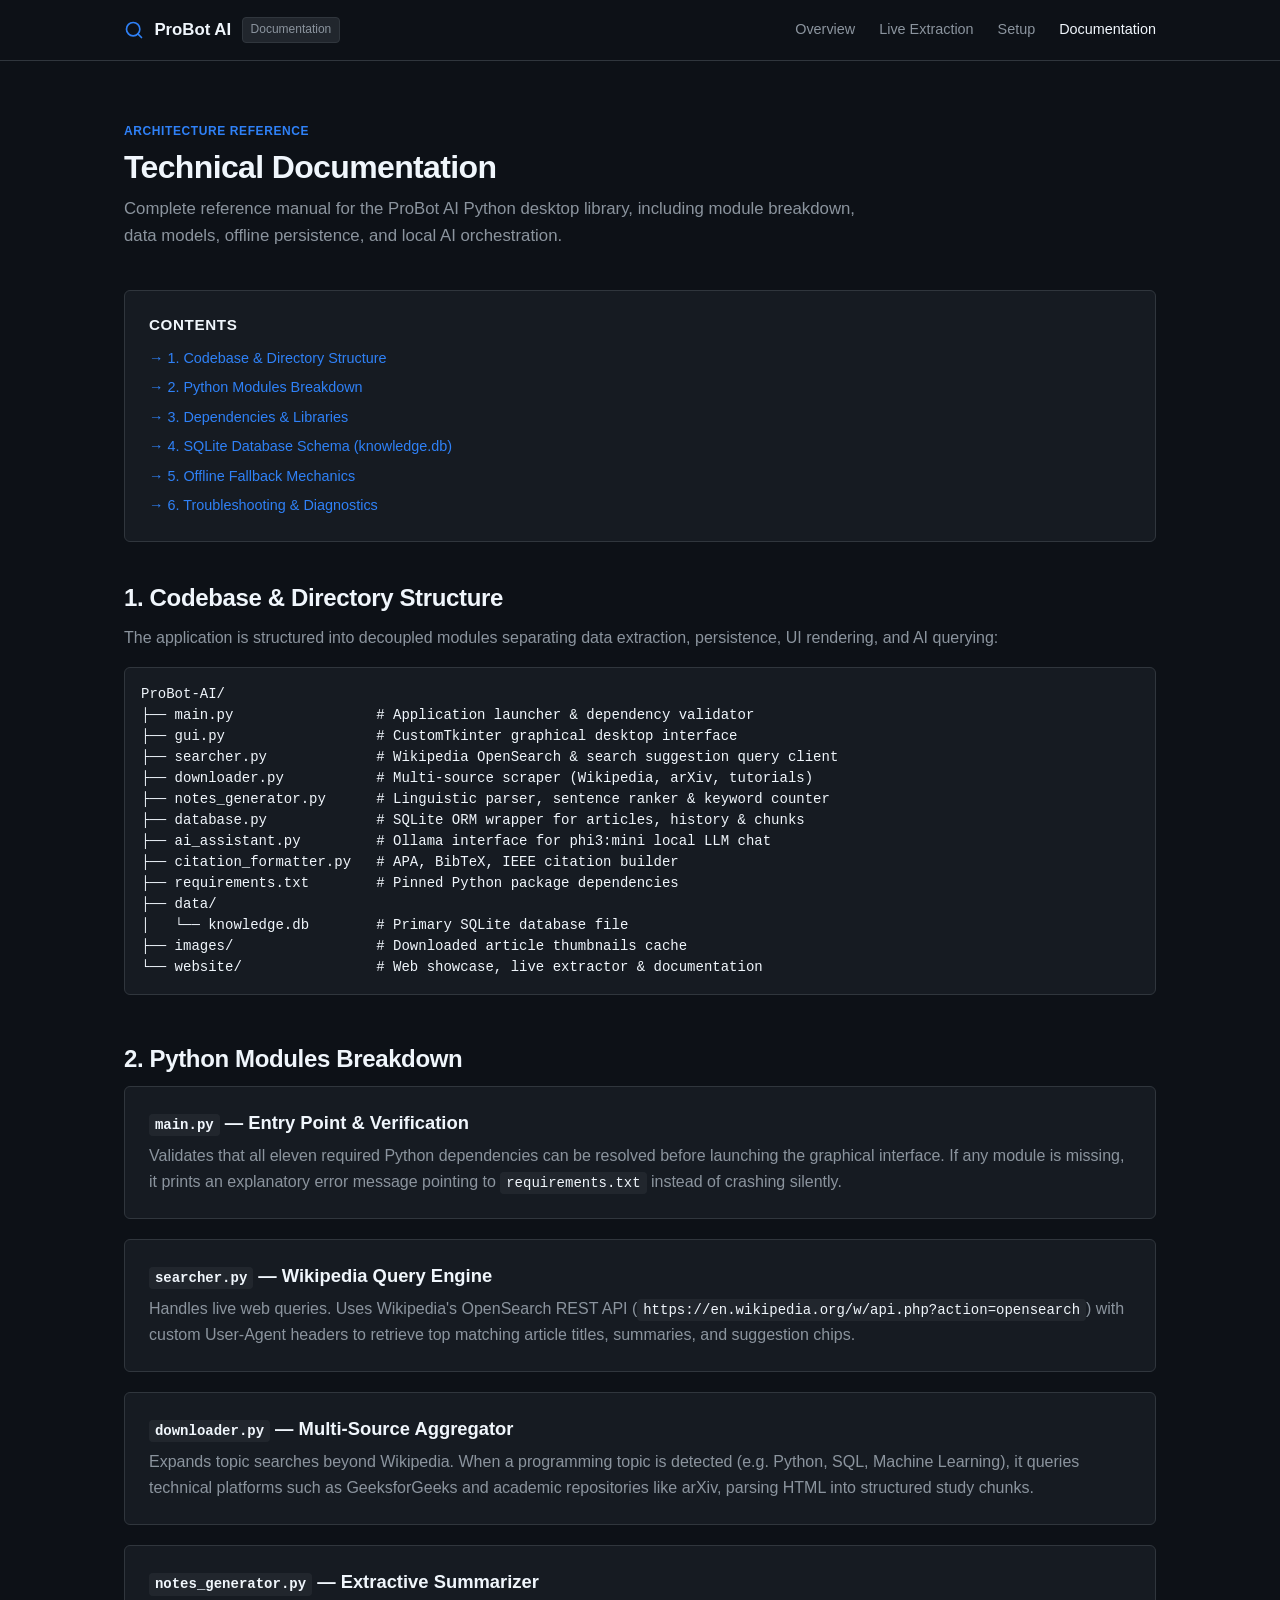
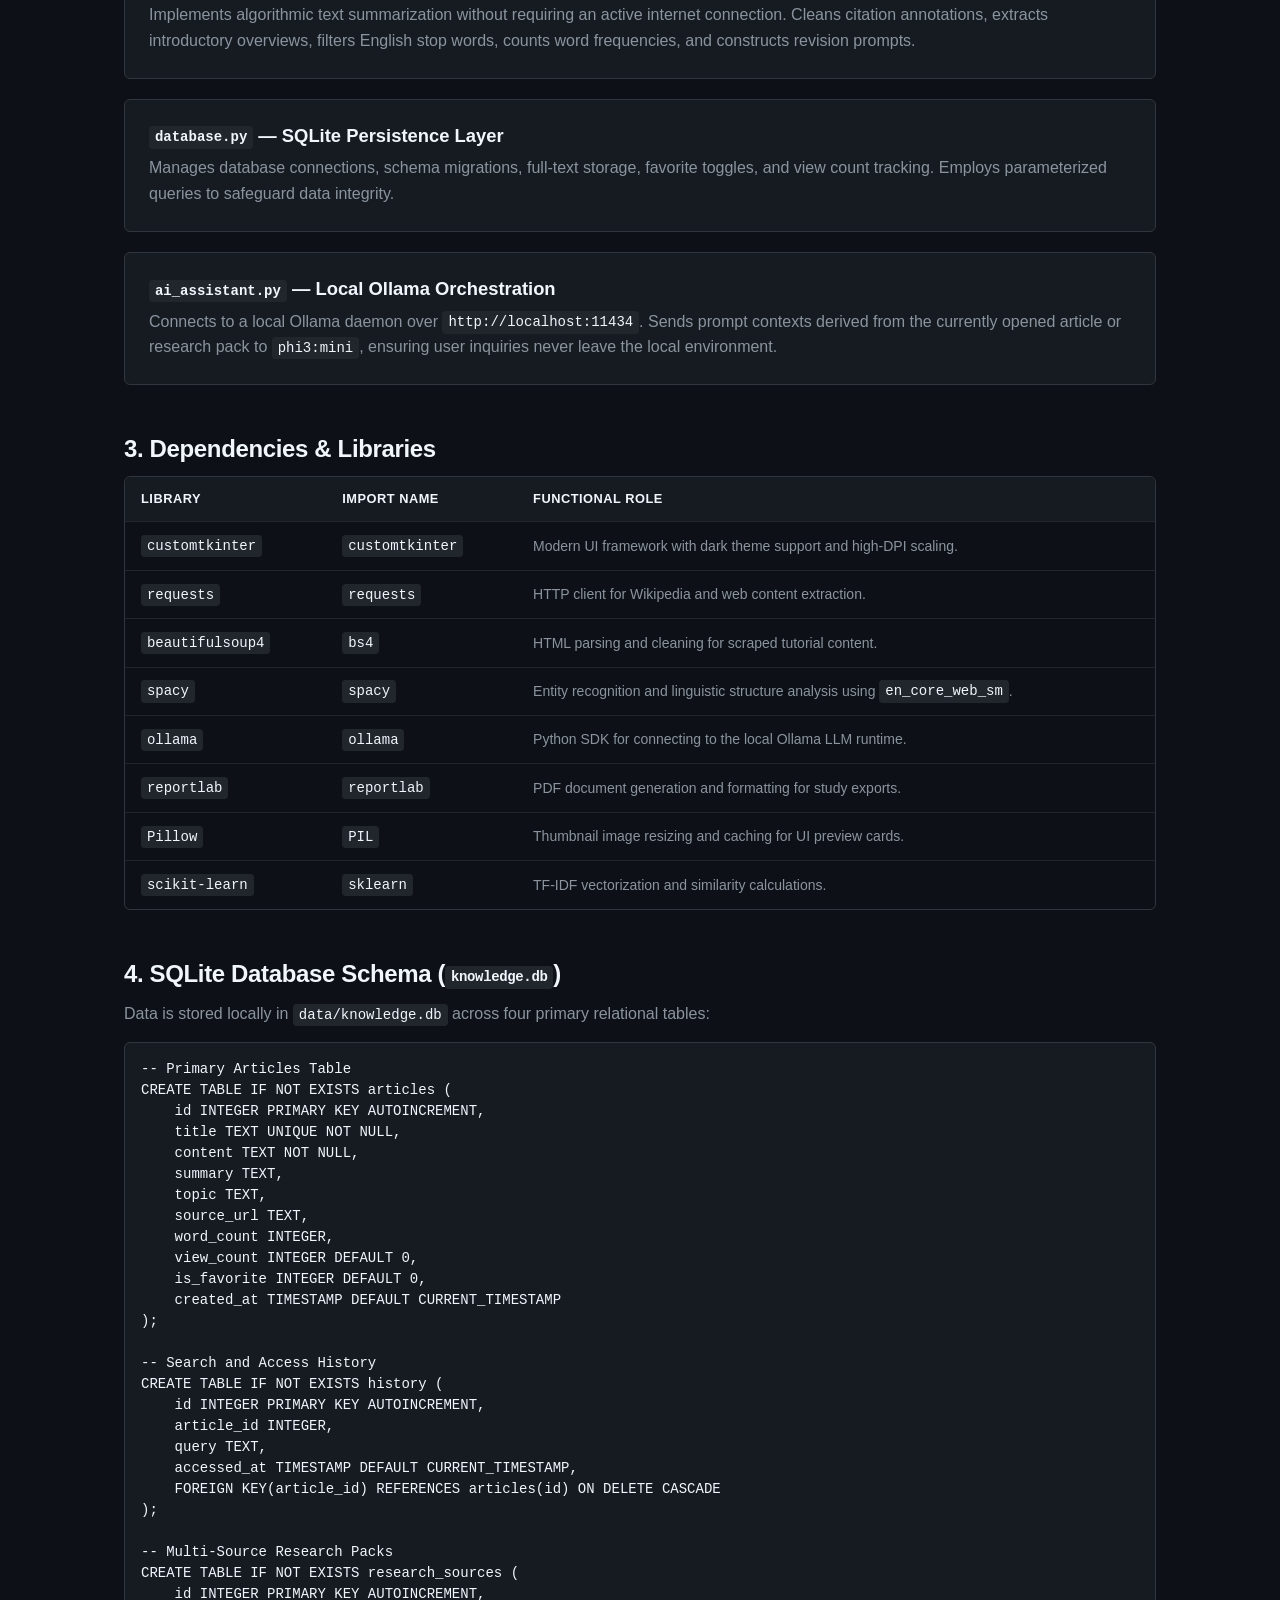
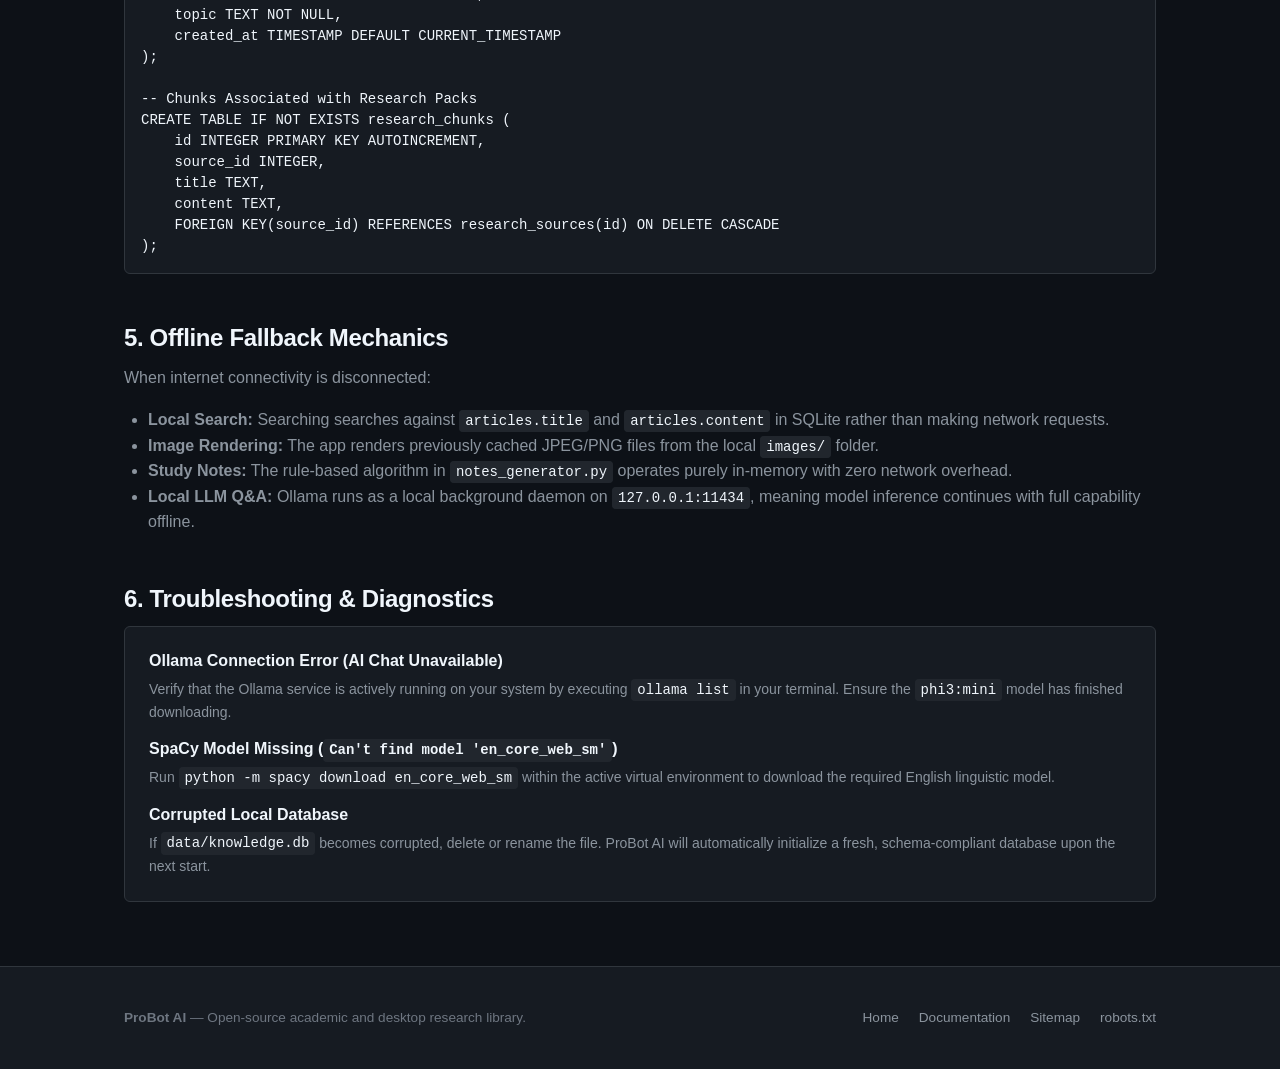
==== website/docs.html @ 9f5f1306 "Initial commit: ProBot AI desktop research assistant" ====
<!DOCTYPE html>
<html lang="en">
<head>
  <meta charset="UTF-8">
  <meta name="viewport" content="width=device-width, initial-scale=1.0">
  
  <title>ProBot AI &mdash; Technical Documentation &amp; Architecture</title>
  <meta name="title" content="ProBot AI &mdash; Technical Documentation &amp; Architecture">
  <meta name="description" content="Detailed technical documentation for ProBot AI. Codebase structure, Python modules, SQLite schema, offline caching, and Ollama integration.">
  <meta name="robots" content="index, follow">
  <link rel="canonical" href="https://cosmic-gingersnap-202531.netlify.app/docs.html">

  <link rel="stylesheet" href="css/style.css">
</head>
<body>

  <!-- Site Navigation -->
  <header class="site-header">
    <div class="container header-inner">
      <a href="index.html" class="site-brand">
        <svg width="20" height="20" viewBox="0 0 24 24" fill="none" stroke="currentColor" stroke-width="2" stroke-linecap="round" stroke-linejoin="round" style="color:var(--accent);">
          <circle cx="11" cy="11" r="8"></circle>
          <line x1="21" y1="21" x2="16.65" y2="16.65"></line>
        </svg>
        <span>ProBot AI</span>
        <span class="brand-badge">Documentation</span>
      </a>

      <nav class="site-nav" aria-label="Main Navigation">
        <a href="index.html" class="nav-link">Overview</a>
        <a href="index.html#interactive-tool" class="nav-link">Live Extraction</a>
        <a href="index.html#setup" class="nav-link">Setup</a>
        <a href="docs.html" class="nav-link active">Documentation</a>
      </nav>
    </div>
  </header>

  <main class="container" style="padding-top: 3.5rem; padding-bottom: 4rem;">
    <div style="margin-bottom: 2.5rem;">
      <span class="section-label">Architecture Reference</span>
      <h1>Technical Documentation</h1>
      <p style="font-size: 1.05rem; max-width: 760px; margin-top: 0.5rem;">
        Complete reference manual for the ProBot AI Python desktop library, including module breakdown, data models, offline persistence, and local AI orchestration.
      </p>
    </div>

    <!-- Table of Contents -->
    <div class="panel" style="margin-bottom: 2.5rem;">
      <h3 style="font-size: 0.95rem; margin-bottom: 0.75rem; text-transform: uppercase; letter-spacing: 0.04em;">Contents</h3>
      <ul style="list-style: none; display: flex; flex-direction: column; gap: 0.4rem; font-size: 0.9rem;">
        <li><a href="#codebase-structure">&rarr; 1. Codebase &amp; Directory Structure</a></li>
        <li><a href="#modules-breakdown">&rarr; 2. Python Modules Breakdown</a></li>
        <li><a href="#dependencies-analysis">&rarr; 3. Dependencies &amp; Libraries</a></li>
        <li><a href="#database-schema">&rarr; 4. SQLite Database Schema (knowledge.db)</a></li>
        <li><a href="#offline-design">&rarr; 5. Offline Fallback Mechanics</a></li>
        <li><a href="#troubleshooting">&rarr; 6. Troubleshooting &amp; Diagnostics</a></li>
      </ul>
    </div>

    <!-- Section 1: Codebase Structure -->
    <section id="codebase-structure" style="margin-bottom: 3rem;">
      <h2>1. Codebase &amp; Directory Structure</h2>
      <p>The application is structured into decoupled modules separating data extraction, persistence, UI rendering, and AI querying:</p>
      
      <pre><code>ProBot-AI/
├── main.py                 # Application launcher & dependency validator
├── gui.py                  # CustomTkinter graphical desktop interface
├── searcher.py             # Wikipedia OpenSearch & search suggestion query client
├── downloader.py           # Multi-source scraper (Wikipedia, arXiv, tutorials)
├── notes_generator.py      # Linguistic parser, sentence ranker & keyword counter
├── database.py             # SQLite ORM wrapper for articles, history & chunks
├── ai_assistant.py         # Ollama interface for phi3:mini local LLM chat
├── citation_formatter.py   # APA, BibTeX, IEEE citation builder
├── requirements.txt        # Pinned Python package dependencies
├── data/
│   └── knowledge.db        # Primary SQLite database file
├── images/                 # Downloaded article thumbnails cache
└── website/                # Web showcase, live extractor & documentation</code></pre>
    </section>

    <!-- Section 2: Modules Breakdown -->
    <section id="modules-breakdown" style="margin-bottom: 3rem;">
      <h2>2. Python Modules Breakdown</h2>
      
      <div style="display:flex; flex-direction:column; gap:1.25rem;">
        <div class="panel">
          <h3><code>main.py</code> &mdash; Entry Point &amp; Verification</h3>
          <p>
            Validates that all eleven required Python dependencies can be resolved before launching the graphical interface. If any module is missing, it prints an explanatory error message pointing to <code>requirements.txt</code> instead of crashing silently.
          </p>
        </div>

        <div class="panel">
          <h3><code>searcher.py</code> &mdash; Wikipedia Query Engine</h3>
          <p>
            Handles live web queries. Uses Wikipedia's OpenSearch REST API (<code>https://en.wikipedia.org/w/api.php?action=opensearch</code>) with custom User-Agent headers to retrieve top matching article titles, summaries, and suggestion chips.
          </p>
        </div>

        <div class="panel">
          <h3><code>downloader.py</code> &mdash; Multi-Source Aggregator</h3>
          <p>
            Expands topic searches beyond Wikipedia. When a programming topic is detected (e.g. Python, SQL, Machine Learning), it queries technical platforms such as GeeksforGeeks and academic repositories like arXiv, parsing HTML into structured study chunks.
          </p>
        </div>

        <div class="panel">
          <h3><code>notes_generator.py</code> &mdash; Extractive Summarizer</h3>
          <p>
            Implements algorithmic text summarization without requiring an active internet connection. Cleans citation annotations, extracts introductory overviews, filters English stop words, counts word frequencies, and constructs revision prompts.
          </p>
        </div>

        <div class="panel">
          <h3><code>database.py</code> &mdash; SQLite Persistence Layer</h3>
          <p>
            Manages database connections, schema migrations, full-text storage, favorite toggles, and view count tracking. Employs parameterized queries to safeguard data integrity.
          </p>
        </div>

        <div class="panel">
          <h3><code>ai_assistant.py</code> &mdash; Local Ollama Orchestration</h3>
          <p>
            Connects to a local Ollama daemon over <code>http://localhost:11434</code>. Sends prompt contexts derived from the currently opened article or research pack to <code>phi3:mini</code>, ensuring user inquiries never leave the local environment.
          </p>
        </div>
      </div>
    </section>

    <!-- Section 3: Dependencies -->
    <section id="dependencies-analysis" style="margin-bottom: 3rem;">
      <h2>3. Dependencies &amp; Libraries</h2>
      <div class="table-wrapper">
        <table>
          <thead>
            <tr>
              <th>Library</th>
              <th>Import Name</th>
              <th>Functional Role</th>
            </tr>
          </thead>
          <tbody>
            <tr>
              <td><code>customtkinter</code></td>
              <td><code>customtkinter</code></td>
              <td>Modern UI framework with dark theme support and high-DPI scaling.</td>
            </tr>
            <tr>
              <td><code>requests</code></td>
              <td><code>requests</code></td>
              <td>HTTP client for Wikipedia and web content extraction.</td>
            </tr>
            <tr>
              <td><code>beautifulsoup4</code></td>
              <td><code>bs4</code></td>
              <td>HTML parsing and cleaning for scraped tutorial content.</td>
            </tr>
            <tr>
              <td><code>spacy</code></td>
              <td><code>spacy</code></td>
              <td>Entity recognition and linguistic structure analysis using <code>en_core_web_sm</code>.</td>
            </tr>
            <tr>
              <td><code>ollama</code></td>
              <td><code>ollama</code></td>
              <td>Python SDK for connecting to the local Ollama LLM runtime.</td>
            </tr>
            <tr>
              <td><code>reportlab</code></td>
              <td><code>reportlab</code></td>
              <td>PDF document generation and formatting for study exports.</td>
            </tr>
            <tr>
              <td><code>Pillow</code></td>
              <td><code>PIL</code></td>
              <td>Thumbnail image resizing and caching for UI preview cards.</td>
            </tr>
            <tr>
              <td><code>scikit-learn</code></td>
              <td><code>sklearn</code></td>
              <td>TF-IDF vectorization and similarity calculations.</td>
            </tr>
          </tbody>
        </table>
      </div>
    </section>

    <!-- Section 4: Database Schema -->
    <section id="database-schema" style="margin-bottom: 3rem;">
      <h2>4. SQLite Database Schema (<code>knowledge.db</code>)</h2>
      <p>Data is stored locally in <code>data/knowledge.db</code> across four primary relational tables:</p>
      
      <pre><code>-- Primary Articles Table
CREATE TABLE IF NOT EXISTS articles (
    id INTEGER PRIMARY KEY AUTOINCREMENT,
    title TEXT UNIQUE NOT NULL,
    content TEXT NOT NULL,
    summary TEXT,
    topic TEXT,
    source_url TEXT,
    word_count INTEGER,
    view_count INTEGER DEFAULT 0,
    is_favorite INTEGER DEFAULT 0,
    created_at TIMESTAMP DEFAULT CURRENT_TIMESTAMP
);

-- Search and Access History
CREATE TABLE IF NOT EXISTS history (
    id INTEGER PRIMARY KEY AUTOINCREMENT,
    article_id INTEGER,
    query TEXT,
    accessed_at TIMESTAMP DEFAULT CURRENT_TIMESTAMP,
    FOREIGN KEY(article_id) REFERENCES articles(id) ON DELETE CASCADE
);

-- Multi-Source Research Packs
CREATE TABLE IF NOT EXISTS research_sources (
    id INTEGER PRIMARY KEY AUTOINCREMENT,
    topic TEXT NOT NULL,
    created_at TIMESTAMP DEFAULT CURRENT_TIMESTAMP
);

-- Chunks Associated with Research Packs
CREATE TABLE IF NOT EXISTS research_chunks (
    id INTEGER PRIMARY KEY AUTOINCREMENT,
    source_id INTEGER,
    title TEXT,
    content TEXT,
    FOREIGN KEY(source_id) REFERENCES research_sources(id) ON DELETE CASCADE
);</code></pre>
    </section>

    <!-- Section 5: Offline Design -->
    <section id="offline-design" style="margin-bottom: 3rem;">
      <h2>5. Offline Fallback Mechanics</h2>
      <p>
        When internet connectivity is disconnected:
      </p>
      <ul style="margin-left: 1.5rem; margin-bottom: 1rem; color: var(--text-secondary); line-height: 1.6;">
        <li><strong>Local Search:</strong> Searching searches against <code>articles.title</code> and <code>articles.content</code> in SQLite rather than making network requests.</li>
        <li><strong>Image Rendering:</strong> The app renders previously cached JPEG/PNG files from the local <code>images/</code> folder.</li>
        <li><strong>Study Notes:</strong> The rule-based algorithm in <code>notes_generator.py</code> operates purely in-memory with zero network overhead.</li>
        <li><strong>Local LLM Q&amp;A:</strong> Ollama runs as a local background daemon on <code>127.0.0.1:11434</code>, meaning model inference continues with full capability offline.</li>
      </ul>
    </section>

    <!-- Section 6: Troubleshooting -->
    <section id="troubleshooting">
      <h2>6. Troubleshooting &amp; Diagnostics</h2>
      <div class="panel">
        <h4 style="margin-bottom: 0.35rem; color: var(--text-primary);">Ollama Connection Error (AI Chat Unavailable)</h4>
        <p style="font-size:0.875rem;">
          Verify that the Ollama service is actively running on your system by executing <code>ollama list</code> in your terminal. Ensure the <code>phi3:mini</code> model has finished downloading.
        </p>

        <h4 style="margin-top: 1rem; margin-bottom: 0.35rem; color: var(--text-primary);">SpaCy Model Missing (<code>Can't find model 'en_core_web_sm'</code>)</h4>
        <p style="font-size:0.875rem;">
          Run <code>python -m spacy download en_core_web_sm</code> within the active virtual environment to download the required English linguistic model.
        </p>

        <h4 style="margin-top: 1rem; margin-bottom: 0.35rem; color: var(--text-primary);">Corrupted Local Database</h4>
        <p style="font-size:0.875rem;">
          If <code>data/knowledge.db</code> becomes corrupted, delete or rename the file. ProBot AI will automatically initialize a fresh, schema-compliant database upon the next start.
        </p>
      </div>
    </section>
  </main>

  <!-- Site Footer -->
  <footer class="site-footer">
    <div class="container footer-content">
      <div>
        <strong>ProBot AI</strong> &mdash; Open-source academic and desktop research library.
      </div>
      <ul class="footer-links">
        <li><a href="index.html">Home</a></li>
        <li><a href="docs.html">Documentation</a></li>
        <li><a href="sitemap.xml">Sitemap</a></li>
        <li><a href="robots.txt">robots.txt</a></li>
      </ul>
    </div>
  </footer>

</body>
</html>
---- website/css/style.css ----
/* ==========================================================================
   ProBot AI — Minimal, Professional Design System
   ========================================================================== */

:root {
  --bg-primary: #0d1117;
  --bg-secondary: #161b22;
  --bg-tertiary: #21262d;
  --border-color: #30363d;
  --border-subtle: #21262d;
  
  --text-primary: #f0f6fc;
  --text-secondary: #8b949e;
  --text-muted: #6e7681;
  
  --accent: #2f81f7;
  --accent-hover: #388bfd;
  --accent-subtle: rgba(56, 139, 253, 0.12);
  
  --success: #3fb950;
  --success-bg: rgba(63, 185, 80, 0.12);
  --warning: #d29922;
  --danger: #f85149;
  
  --font-sans: -apple-system, BlinkMacSystemFont, "Segoe UI", "Noto Sans", Helvetica, Arial, sans-serif;
  --font-mono: ui-monospace, SFMono-Regular, "SF Mono", Menlo, Consolas, "Liberation Mono", monospace;
  
  --radius-sm: 4px;
  --radius-md: 6px;
  --radius-lg: 8px;
  
  --max-width: 1080px;
}

*, *::before, *::after {
  box-sizing: border-box;
  margin: 0;
  padding: 0;
}

html {
  font-family: var(--font-sans);
  font-size: 16px;
  line-height: 1.6;
  color: var(--text-primary);
  background-color: var(--bg-primary);
  -webkit-font-smoothing: antialiased;
}

body {
  min-height: 100vh;
  display: flex;
  flex-direction: column;
}

/* Typography */
h1, h2, h3, h4 {
  color: var(--text-primary);
  font-weight: 600;
  line-height: 1.3;
}

h1 { font-size: 2rem; letter-spacing: -0.02em; }
h2 { font-size: 1.5rem; letter-spacing: -0.015em; margin-bottom: 0.75rem; }
h3 { font-size: 1.15rem; margin-bottom: 0.5rem; }
h4 { font-size: 1rem; }

p {
  color: var(--text-secondary);
  margin-bottom: 1rem;
}

p:last-child {
  margin-bottom: 0;
}

a {
  color: var(--accent);
  text-decoration: none;
  transition: color 0.15s ease;
}

a:hover {
  text-decoration: underline;
}

code, pre {
  font-family: var(--font-mono);
  font-size: 0.875rem;
}

code {
  background: var(--bg-tertiary);
  padding: 0.15em 0.35em;
  border-radius: var(--radius-sm);
  color: var(--text-primary);
  border: 1px solid var(--border-subtle);
}

pre {
  background: var(--bg-secondary);
  border: 1px solid var(--border-color);
  border-radius: var(--radius-md);
  padding: 1rem;
  overflow-x: auto;
  color: var(--text-primary);
  line-height: 1.5;
}

pre code {
  background: transparent;
  padding: 0;
  border: none;
}

/* Layout */
.container {
  width: 100%;
  max-width: var(--max-width);
  margin-left: auto;
  margin-right: auto;
  padding-left: 1.5rem;
  padding-right: 1.5rem;
}

/* Header & Navigation */
.site-header {
  border-bottom: 1px solid var(--border-color);
  background-color: var(--bg-primary);
  position: sticky;
  top: 0;
  z-index: 50;
}

.header-inner {
  display: flex;
  align-items: center;
  justify-content: space-between;
  height: 60px;
}

.site-brand {
  display: flex;
  align-items: center;
  gap: 0.65rem;
  font-weight: 600;
  font-size: 1.05rem;
  color: var(--text-primary);
  text-decoration: none;
}

.site-brand:hover {
  text-decoration: none;
}

.brand-badge {
  font-size: 0.75rem;
  font-weight: 500;
  padding: 0.15rem 0.5rem;
  background: var(--bg-tertiary);
  color: var(--text-secondary);
  border: 1px solid var(--border-color);
  border-radius: var(--radius-sm);
}

.site-nav {
  display: flex;
  align-items: center;
  gap: 1.5rem;
}

.nav-link {
  color: var(--text-secondary);
  font-size: 0.9rem;
  font-weight: 500;
  text-decoration: none;
  transition: color 0.15s ease;
}

.nav-link:hover, .nav-link.active {
  color: var(--text-primary);
  text-decoration: none;
}

/* Buttons */
.btn {
  display: inline-flex;
  align-items: center;
  justify-content: center;
  gap: 0.5rem;
  font-size: 0.875rem;
  font-weight: 500;
  font-family: inherit;
  padding: 0.5rem 1rem;
  border-radius: var(--radius-md);
  border: 1px solid transparent;
  cursor: pointer;
  transition: background-color 0.15s ease, border-color 0.15s ease, color 0.15s ease;
  text-decoration: none;
  white-space: nowrap;
}

.btn:focus-visible {
  outline: 2px solid var(--accent);
  outline-offset: 2px;
}

.btn-primary {
  background-color: var(--accent);
  color: #ffffff;
}

.btn-primary:hover {
  background-color: var(--accent-hover);
  text-decoration: none;
}

.btn-secondary {
  background-color: var(--bg-secondary);
  color: var(--text-primary);
  border-color: var(--border-color);
}

.btn-secondary:hover {
  background-color: var(--bg-tertiary);
  border-color: #484f58;
  text-decoration: none;
}

.btn-sm {
  padding: 0.35rem 0.7rem;
  font-size: 0.8rem;
}

/* Sections */
.section {
  padding-top: 3.5rem;
  padding-bottom: 3.5rem;
  border-bottom: 1px solid var(--border-subtle);
}

.section-header {
  margin-bottom: 2rem;
}

.section-label {
  display: inline-block;
  font-size: 0.75rem;
  font-weight: 600;
  text-transform: uppercase;
  letter-spacing: 0.05em;
  color: var(--accent);
  margin-bottom: 0.35rem;
}

/* Hero */
.hero {
  padding-top: 4rem;
  padding-bottom: 4rem;
  border-bottom: 1px solid var(--border-color);
}

.hero-title {
  font-size: 2.25rem;
  line-height: 1.25;
  margin-bottom: 1rem;
  max-width: 800px;
}

.hero-description {
  font-size: 1.1rem;
  line-height: 1.6;
  color: var(--text-secondary);
  max-width: 720px;
  margin-bottom: 1.75rem;
}

.hero-actions {
  display: flex;
  flex-wrap: wrap;
  gap: 0.75rem;
  align-items: center;
}

/* Panels & Cards */
.panel {
  background: var(--bg-secondary);
  border: 1px solid var(--border-color);
  border-radius: var(--radius-md);
  padding: 1.5rem;
}

.grid-2 {
  display: grid;
  grid-template-columns: repeat(2, 1fr);
  gap: 1.25rem;
}

.grid-3 {
  display: grid;
  grid-template-columns: repeat(3, 1fr);
  gap: 1.25rem;
}

/* Feature Item */
.feature-item {
  background: var(--bg-secondary);
  border: 1px solid var(--border-color);
  border-radius: var(--radius-md);
  padding: 1.25rem;
}

.feature-title {
  font-size: 1rem;
  font-weight: 600;
  color: var(--text-primary);
  margin-bottom: 0.5rem;
  display: flex;
  align-items: center;
  gap: 0.5rem;
}

.feature-description {
  font-size: 0.875rem;
  color: var(--text-secondary);
  line-height: 1.5;
  margin-bottom: 0;
}

/* Interactive Search & Notes Workspace */
.search-box-wrapper {
  display: flex;
  gap: 0.5rem;
  margin-bottom: 1rem;
}

.input-field {
  flex: 1;
  background: var(--bg-primary);
  border: 1px solid var(--border-color);
  border-radius: var(--radius-md);
  padding: 0.65rem 0.9rem;
  color: var(--text-primary);
  font-family: inherit;
  font-size: 0.9rem;
  transition: border-color 0.15s ease;
}

.input-field:focus {
  outline: none;
  border-color: var(--accent);
}

.sample-queries {
  display: flex;
  flex-wrap: wrap;
  align-items: center;
  gap: 0.5rem;
  font-size: 0.8rem;
  color: var(--text-muted);
  margin-bottom: 1.5rem;
}

.chip-btn {
  background: var(--bg-tertiary);
  border: 1px solid var(--border-subtle);
  color: var(--text-secondary);
  padding: 0.2rem 0.55rem;
  border-radius: var(--radius-sm);
  font-size: 0.8rem;
  cursor: pointer;
  transition: background-color 0.15s ease, color 0.15s ease;
}

.chip-btn:hover {
  background: var(--border-color);
  color: var(--text-primary);
}

/* Results Display Area */
.results-area {
  display: none;
  background: var(--bg-primary);
  border: 1px solid var(--border-color);
  border-radius: var(--radius-md);
  padding: 1.25rem;
  margin-top: 1.25rem;
}

.results-meta {
  display: flex;
  justify-content: space-between;
  align-items: center;
  border-bottom: 1px solid var(--border-subtle);
  padding-bottom: 0.75rem;
  margin-bottom: 1rem;
  font-size: 0.8rem;
  color: var(--text-muted);
}

.notes-section {
  margin-bottom: 1.25rem;
}

.notes-section:last-child {
  margin-bottom: 0;
}

.notes-heading {
  font-size: 0.85rem;
  font-weight: 600;
  text-transform: uppercase;
  letter-spacing: 0.05em;
  color: var(--text-primary);
  margin-bottom: 0.5rem;
  display: flex;
  align-items: center;
  gap: 0.5rem;
}

.keypoints-list {
  list-style: none;
  padding-left: 0;
}

.keypoints-list li {
  position: relative;
  padding-left: 1.25rem;
  margin-bottom: 0.5rem;
  font-size: 0.875rem;
  color: var(--text-secondary);
  line-height: 1.5;
}

.keypoints-list li::before {
  content: "•";
  position: absolute;
  left: 0.35rem;
  color: var(--accent);
}

.keywords-tags {
  display: flex;
  flex-wrap: wrap;
  gap: 0.4rem;
}

.keyword-tag {
  background: var(--bg-tertiary);
  border: 1px solid var(--border-subtle);
  border-radius: var(--radius-sm);
  padding: 0.2rem 0.5rem;
  font-size: 0.775rem;
  font-family: var(--font-mono);
  color: var(--text-primary);
}

/* Code Snippet Blocks */
.code-block-header {
  display: flex;
  justify-content: space-between;
  align-items: center;
  background: var(--bg-tertiary);
  padding: 0.4rem 0.8rem;
  border: 1px solid var(--border-color);
  border-bottom: none;
  border-top-left-radius: var(--radius-md);
  border-top-right-radius: var(--radius-md);
  font-size: 0.75rem;
  color: var(--text-muted);
  font-family: var(--font-mono);
}

.code-block-header + pre {
  border-top-left-radius: 0;
  border-top-right-radius: 0;
}

.copy-btn {
  background: transparent;
  border: none;
  color: var(--text-muted);
  font-size: 0.75rem;
  cursor: pointer;
  padding: 0.2rem 0.4rem;
  border-radius: var(--radius-sm);
}

.copy-btn:hover {
  color: var(--text-primary);
  background: var(--bg-secondary);
}

/* Tables */
.table-wrapper {
  overflow-x: auto;
  border: 1px solid var(--border-color);
  border-radius: var(--radius-md);
}

table {
  width: 100%;
  border-collapse: collapse;
  text-align: left;
  font-size: 0.875rem;
}

th, td {
  padding: 0.75rem 1rem;
  border-bottom: 1px solid var(--border-subtle);
}

th {
  background: var(--bg-secondary);
  color: var(--text-primary);
  font-weight: 600;
  font-size: 0.8rem;
  text-transform: uppercase;
  letter-spacing: 0.04em;
}

tr:last-child td {
  border-bottom: none;
}

td {
  color: var(--text-secondary);
}

/* FAQ Details */
details {
  border: 1px solid var(--border-color);
  border-radius: var(--radius-md);
  background: var(--bg-secondary);
  margin-bottom: 0.75rem;
  transition: border-color 0.15s ease;
}

details[open] {
  border-color: #484f58;
}

summary {
  padding: 1rem 1.25rem;
  font-weight: 500;
  font-size: 0.95rem;
  cursor: pointer;
  list-style: none;
  display: flex;
  align-items: center;
  justify-content: space-between;
  user-select: none;
  color: var(--text-primary);
}

summary::-webkit-details-marker {
  display: none;
}

summary::after {
  content: "+";
  font-size: 1.2rem;
  color: var(--text-muted);
  font-family: var(--font-mono);
  font-weight: 400;
}

details[open] summary::after {
  content: "−";
}

.faq-body {
  padding: 0 1.25rem 1.25rem 1.25rem;
  font-size: 0.875rem;
  color: var(--text-secondary);
  line-height: 1.6;
  border-top: 1px solid var(--border-subtle);
  margin-top: -0.25rem;
  padding-top: 0.85rem;
}

/* Footer */
.site-footer {
  margin-top: auto;
  border-top: 1px solid var(--border-color);
  background-color: var(--bg-secondary);
  padding: 2.5rem 0;
  font-size: 0.85rem;
  color: var(--text-muted);
}

.footer-content {
  display: flex;
  justify-content: space-between;
  align-items: center;
  flex-wrap: wrap;
  gap: 1rem;
}

.footer-links {
  display: flex;
  gap: 1.25rem;
  list-style: none;
}

.footer-links a {
  color: var(--text-secondary);
}

.footer-links a:hover {
  color: var(--text-primary);
}

/* Responsive */
@media (max-width: 768px) {
  .hero-title {
    font-size: 1.75rem;
  }
  
  .grid-2, .grid-3 {
    grid-template-columns: 1fr;
  }
  
  .search-box-wrapper {
    flex-direction: column;
  }
  
  .site-nav {
    gap: 1rem;
  }
}
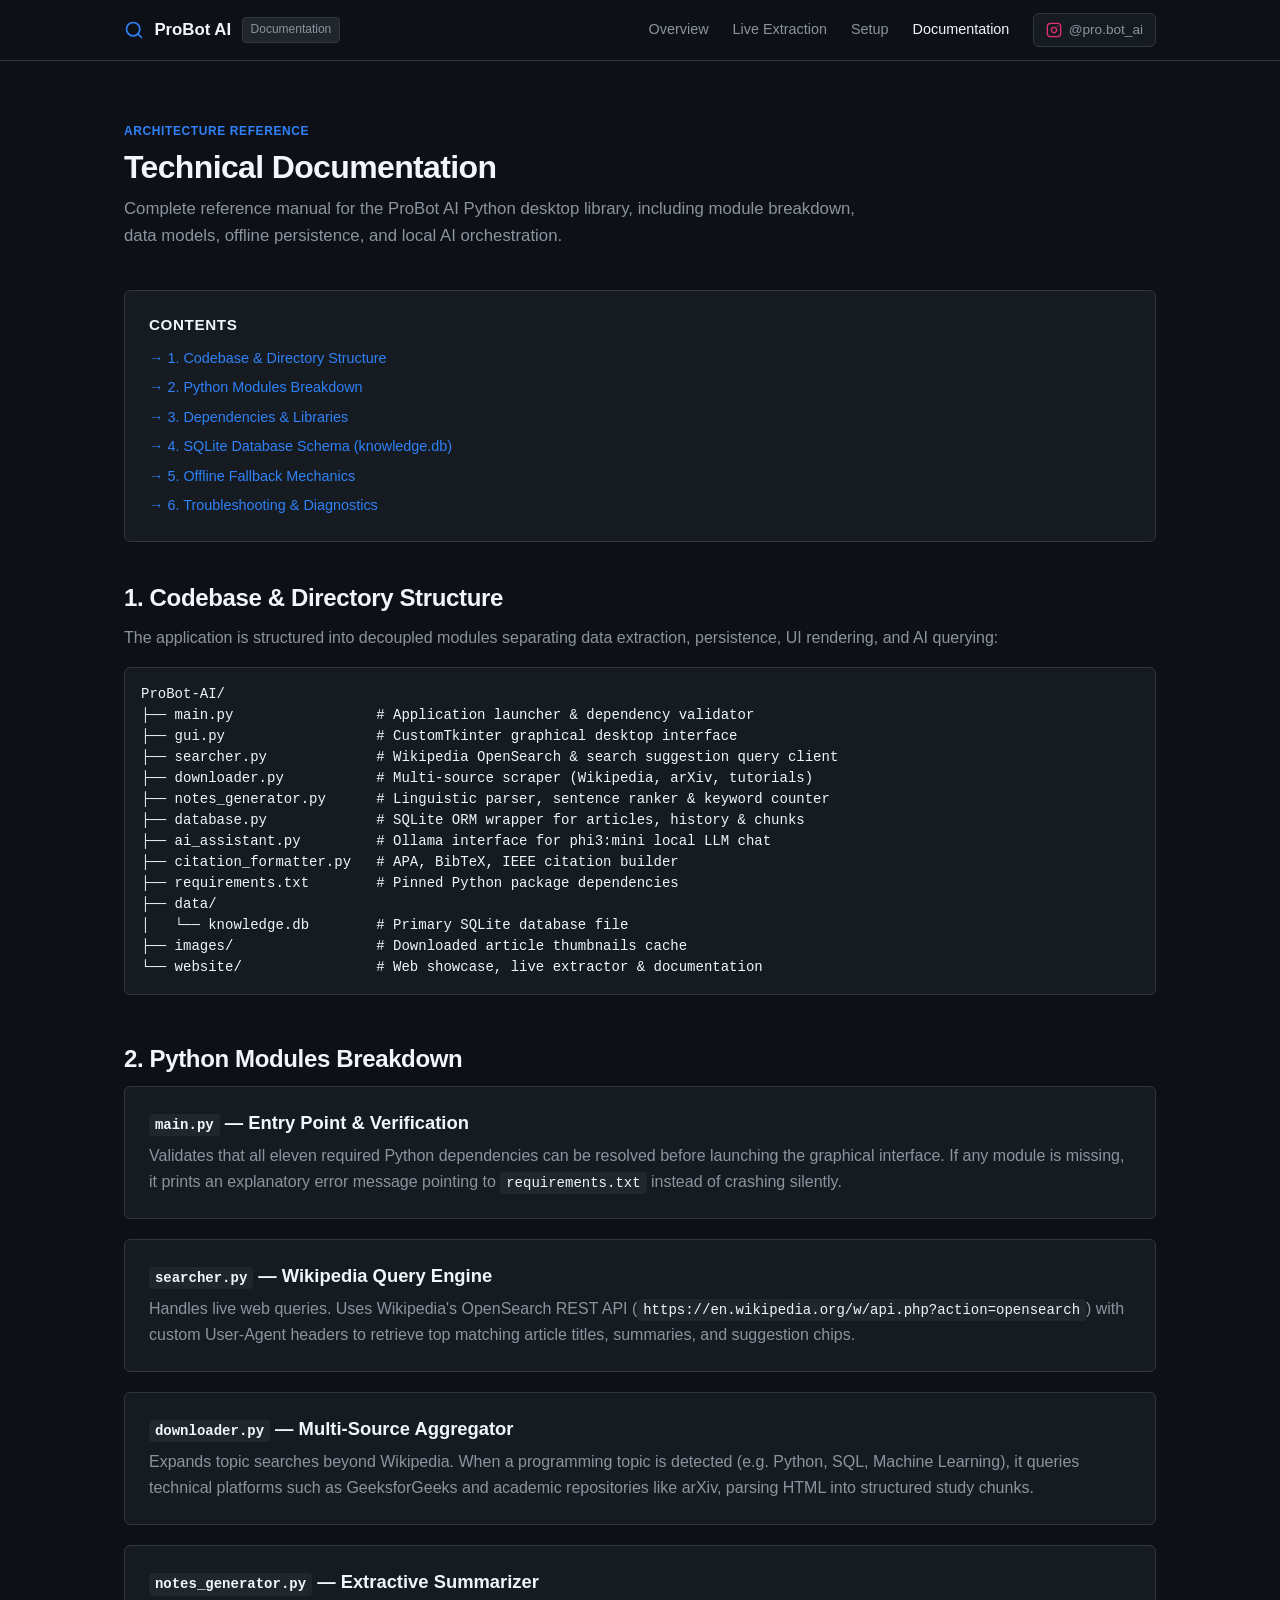
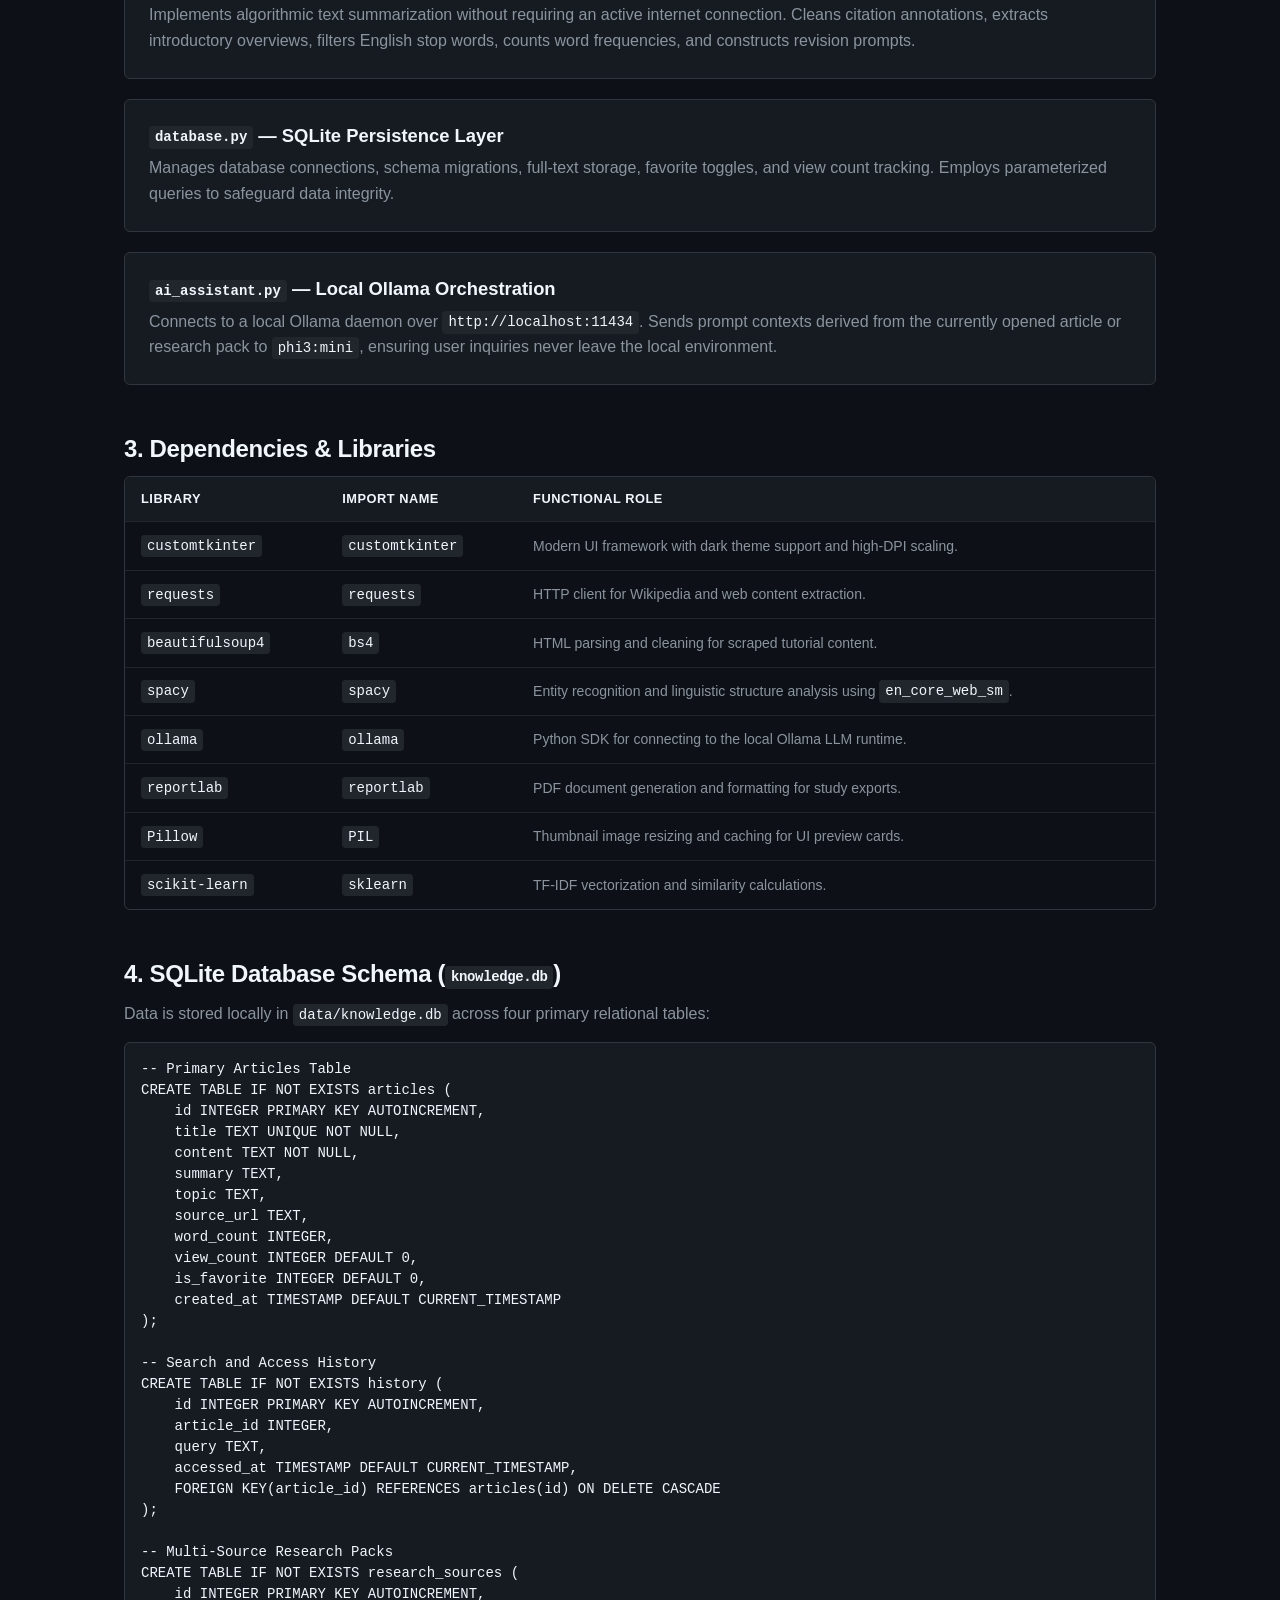
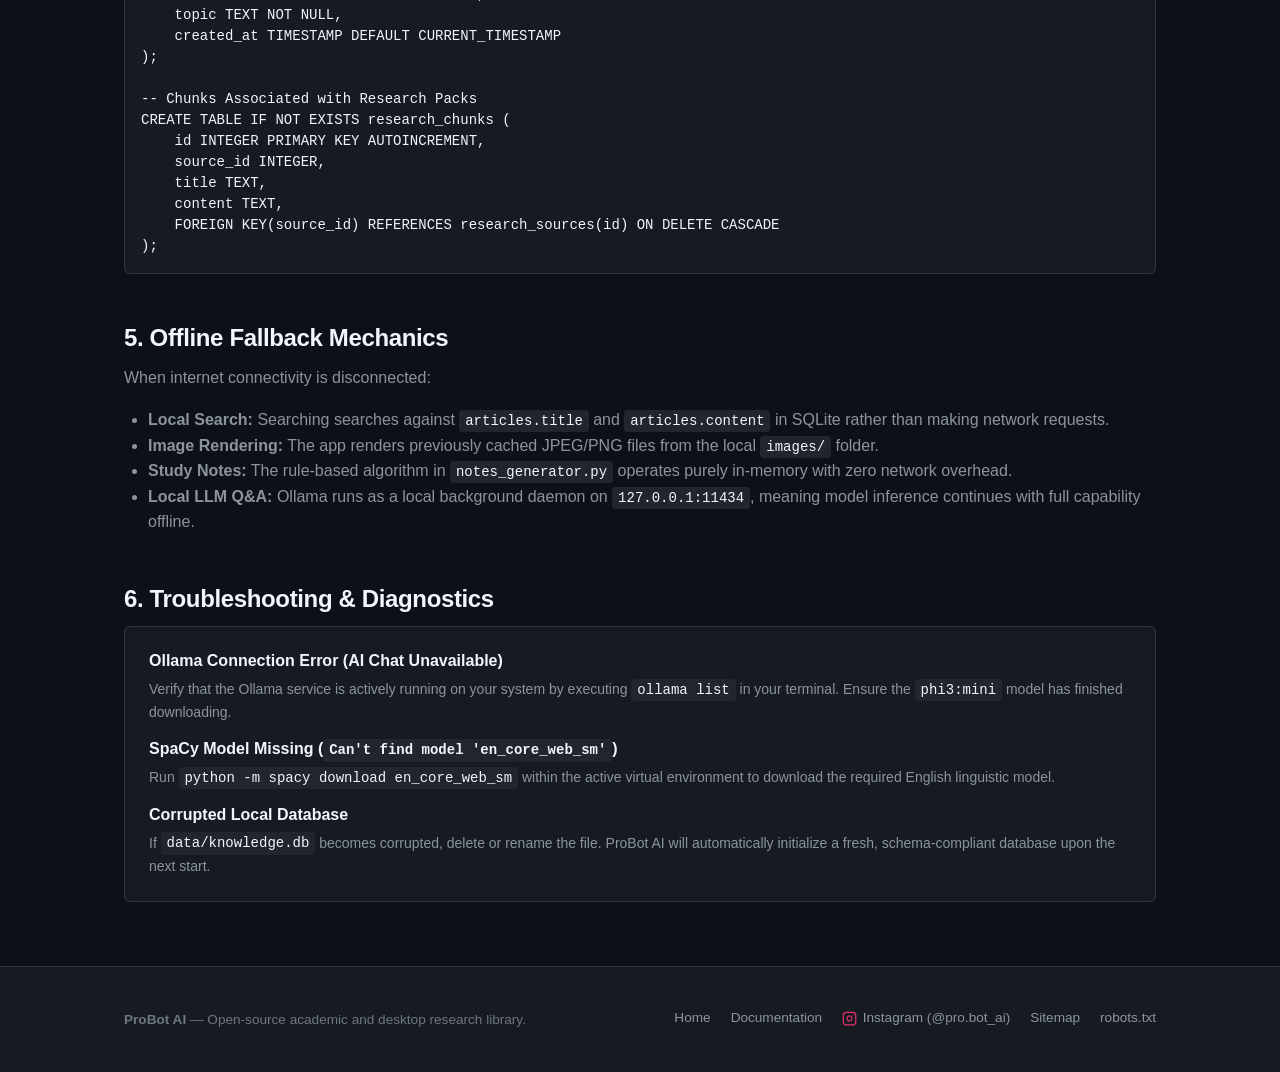
==== commit 7065fdd7: "feat(website): integrate @pro.bot_ai instagram handle with banner, nav, and footer links" ====
--- a/website/docs.html
+++ b/website/docs.html
@@ -31,6 +31,14 @@
         <a href="index.html#interactive-tool" class="nav-link">Live Extraction</a>
         <a href="index.html#setup" class="nav-link">Setup</a>
         <a href="docs.html" class="nav-link active">Documentation</a>
+        <a href="https://www.instagram.com/pro.bot_ai/" target="_blank" rel="noopener noreferrer" class="nav-social-link" title="Follow @pro.bot_ai on Instagram" aria-label="Instagram">
+          <svg width="16" height="16" viewBox="0 0 24 24" fill="none" stroke="currentColor" stroke-width="2" stroke-linecap="round" stroke-linejoin="round">
+            <rect x="2" y="2" width="20" height="20" rx="5" ry="5"></rect>
+            <path d="M16 11.37A4 4 0 1 1 12.63 8 4 4 0 0 1 16 11.37z"></path>
+            <line x1="17.5" y1="6.5" x2="17.51" y2="6.5"></line>
+          </svg>
+          <span class="nav-social-text">@pro.bot_ai</span>
+        </a>
       </nav>
     </div>
   </header>
@@ -275,6 +283,16 @@
       <ul class="footer-links">
         <li><a href="index.html">Home</a></li>
         <li><a href="docs.html">Documentation</a></li>
+        <li>
+          <a href="https://www.instagram.com/pro.bot_ai/" target="_blank" rel="noopener noreferrer" class="footer-social-link">
+            <svg width="15" height="15" viewBox="0 0 24 24" fill="none" stroke="currentColor" stroke-width="2" stroke-linecap="round" stroke-linejoin="round">
+              <rect x="2" y="2" width="20" height="20" rx="5" ry="5"></rect>
+              <path d="M16 11.37A4 4 0 1 1 12.63 8 4 4 0 0 1 16 11.37z"></path>
+              <line x1="17.5" y1="6.5" x2="17.51" y2="6.5"></line>
+            </svg>
+            Instagram (@pro.bot_ai)
+          </a>
+        </li>
         <li><a href="sitemap.xml">Sitemap</a></li>
         <li><a href="robots.txt">robots.txt</a></li>
       </ul>
--- a/website/css/style.css
+++ b/website/css/style.css
@@ -611,6 +611,172 @@
   color: var(--text-primary);
 }
 
+/* ==========================================================================
+   Instagram Integration Styles
+   ========================================================================== */
+
+/* Header Social Link */
+.nav-social-link {
+  display: inline-flex;
+  align-items: center;
+  gap: 0.4rem;
+  color: var(--text-secondary);
+  font-size: 0.85rem;
+  font-weight: 500;
+  padding: 0.35rem 0.75rem;
+  border-radius: var(--radius-md);
+  border: 1px solid var(--border-color);
+  background-color: var(--bg-secondary);
+  text-decoration: none;
+  transition: all 0.2s ease;
+}
+
+.nav-social-link:hover {
+  color: #ffffff;
+  border-color: #e1306c;
+  background-color: rgba(225, 48, 108, 0.12);
+  text-decoration: none;
+}
+
+.nav-social-link svg {
+  color: #e1306c;
+  transition: transform 0.2s ease;
+}
+
+.nav-social-link:hover svg {
+  transform: scale(1.1);
+}
+
+/* Footer Social Link */
+.footer-social-link {
+  display: inline-flex;
+  align-items: center;
+  gap: 0.35rem;
+  transition: color 0.15s ease;
+}
+
+.footer-social-link svg {
+  color: #e1306c;
+}
+
+.footer-social-link:hover {
+  color: #ffffff !important;
+}
+
+/* Instagram Profile Banner Card */
+.instagram-section {
+  padding-top: 1rem;
+  padding-bottom: 3.5rem;
+}
+
+.instagram-card {
+  position: relative;
+  overflow: hidden;
+  background: linear-gradient(145deg, #161b22, #1a1e27);
+  border: 1px solid var(--border-color);
+  border-radius: var(--radius-lg);
+  padding: 2.25rem;
+  display: flex;
+  align-items: center;
+  justify-content: space-between;
+  gap: 2rem;
+  box-shadow: 0 8px 24px rgba(0, 0, 0, 0.25);
+  transition: border-color 0.2s ease;
+}
+
+.instagram-card:hover {
+  border-color: rgba(225, 48, 108, 0.45);
+}
+
+.instagram-card::before {
+  content: "";
+  position: absolute;
+  top: 0;
+  left: 0;
+  right: 0;
+  height: 3px;
+  background: linear-gradient(90deg, #405de6, #5851db, #833ab4, #c13584, #e1306c, #fd1d1d, #f56040, #ffc837);
+}
+
+.instagram-icon-wrapper {
+  flex-shrink: 0;
+  width: 72px;
+  height: 72px;
+  border-radius: 18px;
+  background: rgba(225, 48, 108, 0.08);
+  border: 1px solid rgba(225, 48, 108, 0.25);
+  display: flex;
+  align-items: center;
+  justify-content: center;
+}
+
+.instagram-gradient-icon {
+  width: 38px;
+  height: 38px;
+}
+
+.instagram-content {
+  flex-grow: 1;
+}
+
+.instagram-tag {
+  display: inline-block;
+  font-size: 0.72rem;
+  font-weight: 600;
+  text-transform: uppercase;
+  letter-spacing: 0.08em;
+  color: #e1306c;
+  background: rgba(225, 48, 108, 0.12);
+  border: 1px solid rgba(225, 48, 108, 0.25);
+  padding: 0.15rem 0.55rem;
+  border-radius: 12px;
+  margin-bottom: 0.5rem;
+}
+
+.instagram-title {
+  font-size: 1.35rem;
+  margin-bottom: 0.35rem;
+  color: var(--text-primary);
+}
+
+.instagram-desc {
+  font-size: 0.95rem;
+  color: var(--text-secondary);
+  margin-bottom: 0;
+  max-width: 580px;
+  line-height: 1.5;
+}
+
+.instagram-action {
+  flex-shrink: 0;
+}
+
+/* Instagram Button */
+.btn-instagram {
+  display: inline-flex;
+  align-items: center;
+  gap: 0.6rem;
+  font-size: 0.95rem;
+  font-weight: 600;
+  padding: 0.75rem 1.4rem;
+  border-radius: var(--radius-md);
+  color: #ffffff;
+  background: linear-gradient(45deg, #f09433 0%, #e6683c 25%, #dc2743 50%, #cc2366 75%, #bc1888 100%);
+  border: none;
+  box-shadow: 0 4px 16px rgba(220, 39, 67, 0.35);
+  transition: transform 0.18s ease, box-shadow 0.18s ease, opacity 0.18s ease;
+  text-decoration: none;
+  cursor: pointer;
+}
+
+.btn-instagram:hover {
+  transform: translateY(-2px);
+  box-shadow: 0 6px 22px rgba(220, 39, 67, 0.5);
+  color: #ffffff;
+  text-decoration: none;
+  opacity: 0.96;
+}
+
 /* Responsive */
 @media (max-width: 768px) {
   .hero-title {
@@ -626,6 +792,30 @@
   }
   
   .site-nav {
-    gap: 1rem;
+    gap: 0.85rem;
   }
-}
+
+  .nav-social-text {
+    display: none;
+  }
+
+  .nav-social-link {
+    padding: 0.35rem 0.5rem;
+  }
+
+  .instagram-card {
+    flex-direction: column;
+    align-items: flex-start;
+    padding: 1.75rem;
+  }
+
+  .instagram-action {
+    width: 100%;
+    margin-top: 0.5rem;
+  }
+
+  .btn-instagram {
+    width: 100%;
+    justify-content: center;
+  }
+}
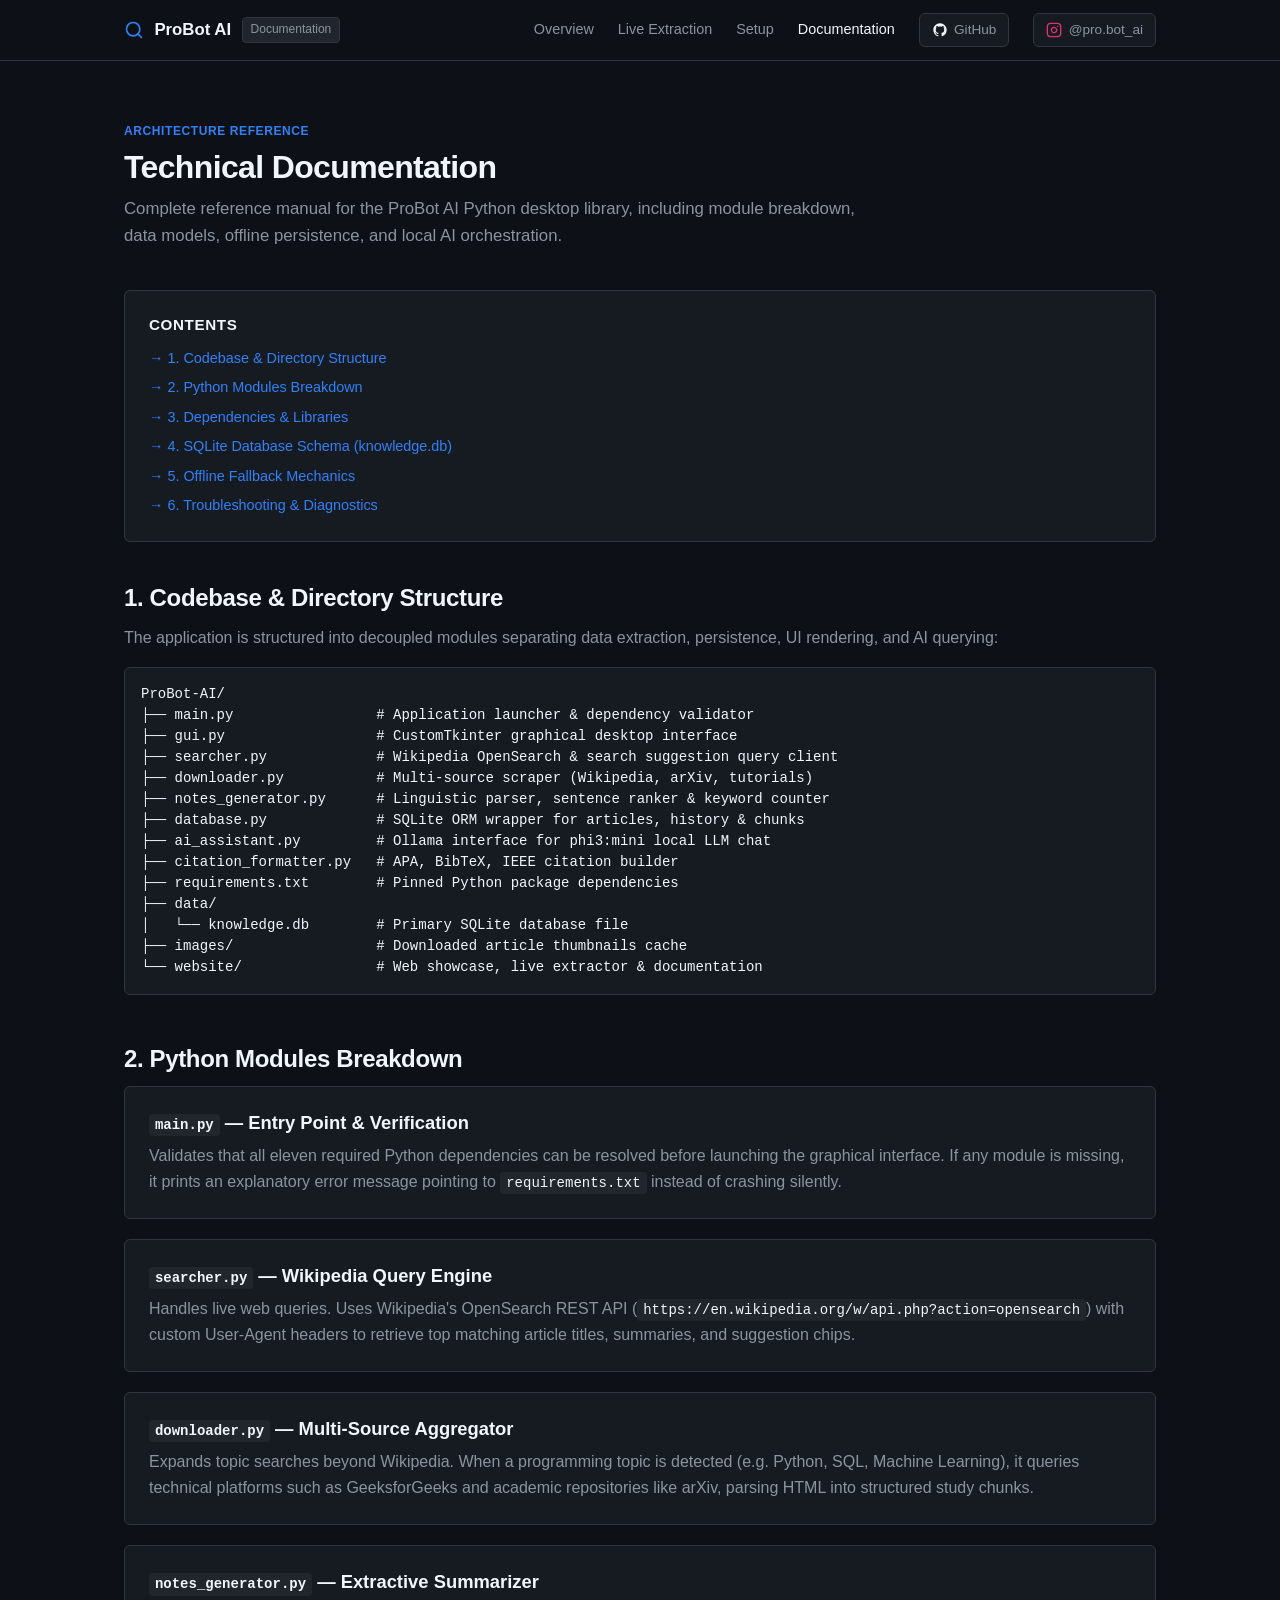
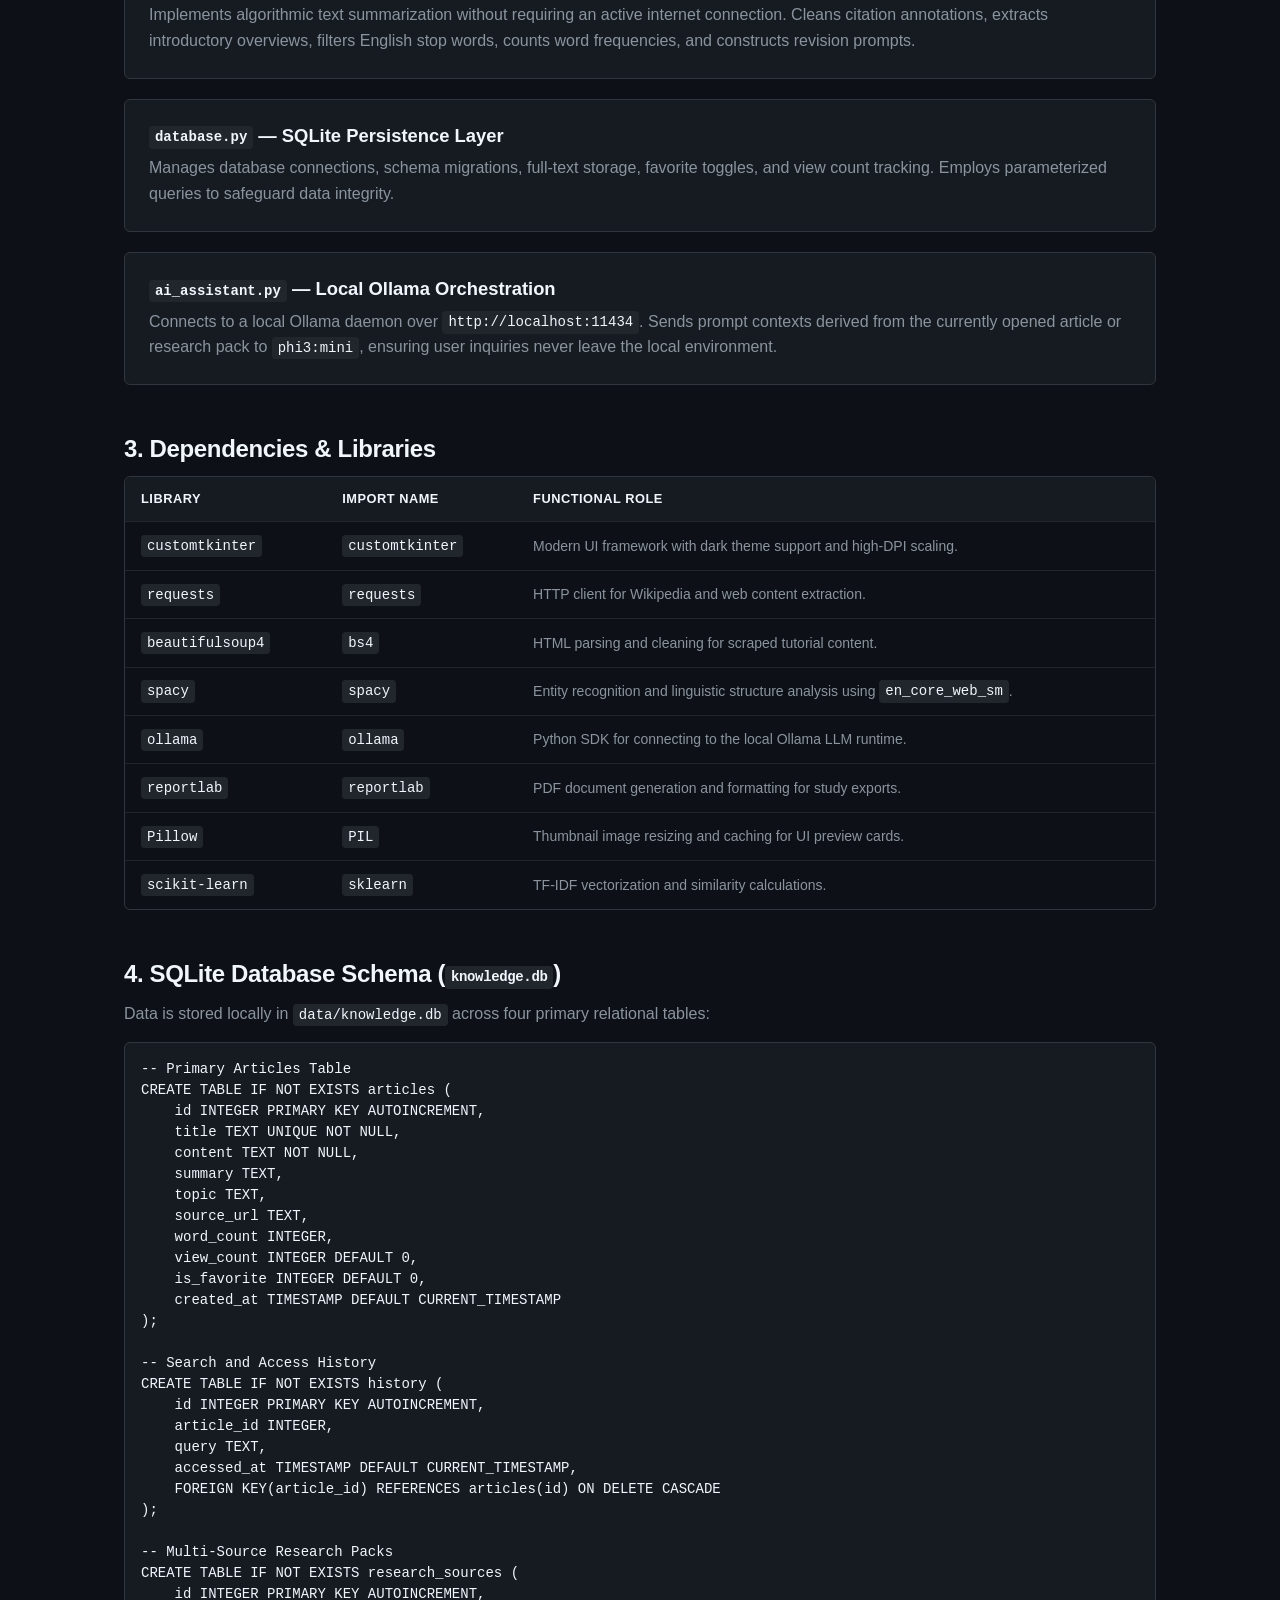
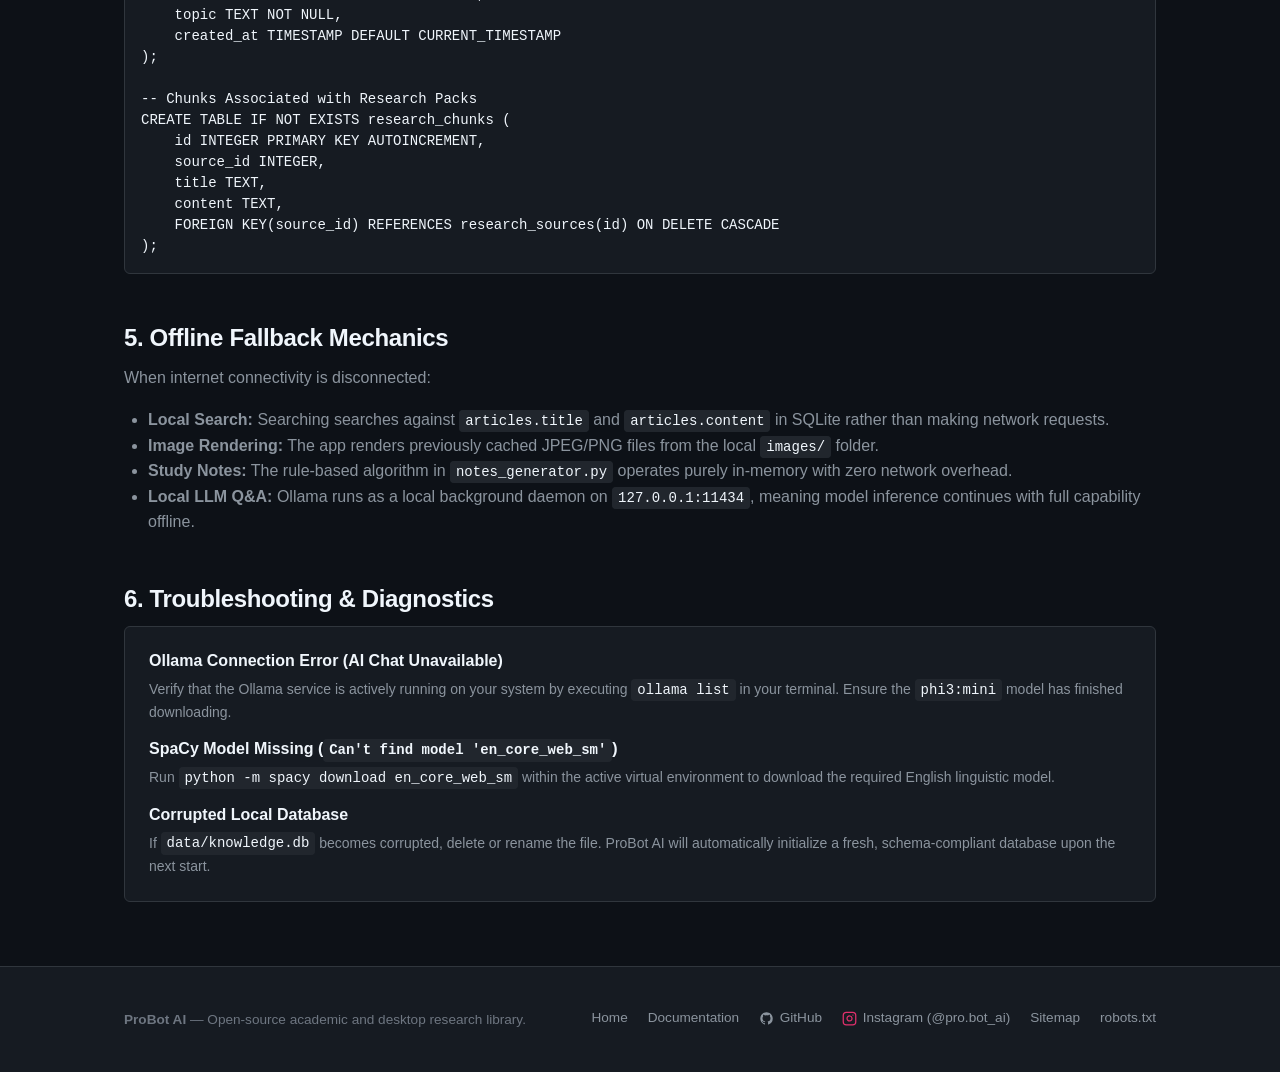
==== commit b4550a1b: "feat(website): add GitHub repository links to header nav, hero section, and footer" ====
--- a/website/docs.html
+++ b/website/docs.html
@@ -31,7 +31,13 @@
         <a href="index.html#interactive-tool" class="nav-link">Live Extraction</a>
         <a href="index.html#setup" class="nav-link">Setup</a>
         <a href="docs.html" class="nav-link active">Documentation</a>
-        <a href="https://www.instagram.com/pro.bot_ai/" target="_blank" rel="noopener noreferrer" class="nav-social-link" title="Follow @pro.bot_ai on Instagram" aria-label="Instagram">
+        <a href="https://github.com/dhruvmittal655/P.R.O.B.O.T-AI" target="_blank" rel="noopener noreferrer" class="nav-social-link nav-github-link" title="View Source on GitHub" aria-label="GitHub Repository">
+          <svg width="16" height="16" viewBox="0 0 24 24" fill="currentColor">
+            <path fill-rule="evenodd" clip-rule="evenodd" d="M12 2C6.477 2 2 6.484 2 12.017c0 4.425 2.865 8.18 6.839 9.504.5.092.682-.217.682-.483 0-.237-.008-.868-.013-1.703-2.782.605-3.369-1.343-3.369-1.343-.454-1.158-1.11-1.466-1.11-1.466-.908-.62.069-.608.069-.608 1.003.07 1.53 1.032 1.53 1.032.892 1.53 2.341 1.088 2.91.832.092-.647.35-1.088.636-1.338-2.22-.253-4.555-1.113-4.555-4.951 0-1.093.39-1.988 1.029-2.688-.103-.253-.446-1.272.098-2.65 0 0 .84-.27 2.75 1.026A9.564 9.564 0 0112 6.844c.85.004 1.705.115 2.504.337 1.909-1.296 2.747-1.027 2.747-1.027.546 1.379.202 2.398.1 2.651.64.7 1.028 1.595 1.028 2.688 0 3.848-2.339 4.695-4.566 4.943.359.309.678.92.678 1.855 0 1.338-.012 2.419-.012 2.747 0 .268.18.58.688.482A10.019 10.019 0 0022 12.017C22 6.484 17.522 2 12 2z"/>
+          </svg>
+          <span class="nav-social-text">GitHub</span>
+        </a>
+        <a href="https://www.instagram.com/pro.bot_ai/" target="_blank" rel="noopener noreferrer" class="nav-social-link nav-ig-link" title="Follow @pro.bot_ai on Instagram" aria-label="Instagram">
           <svg width="16" height="16" viewBox="0 0 24 24" fill="none" stroke="currentColor" stroke-width="2" stroke-linecap="round" stroke-linejoin="round">
             <rect x="2" y="2" width="20" height="20" rx="5" ry="5"></rect>
             <path d="M16 11.37A4 4 0 1 1 12.63 8 4 4 0 0 1 16 11.37z"></path>
@@ -284,7 +290,15 @@
         <li><a href="index.html">Home</a></li>
         <li><a href="docs.html">Documentation</a></li>
         <li>
-          <a href="https://www.instagram.com/pro.bot_ai/" target="_blank" rel="noopener noreferrer" class="footer-social-link">
+          <a href="https://github.com/dhruvmittal655/P.R.O.B.O.T-AI" target="_blank" rel="noopener noreferrer" class="footer-social-link">
+            <svg width="15" height="15" viewBox="0 0 24 24" fill="currentColor">
+              <path fill-rule="evenodd" clip-rule="evenodd" d="M12 2C6.477 2 2 6.484 2 12.017c0 4.425 2.865 8.18 6.839 9.504.5.092.682-.217.682-.483 0-.237-.008-.868-.013-1.703-2.782.605-3.369-1.343-3.369-1.343-.454-1.158-1.11-1.466-1.11-1.466-.908-.62.069-.608.069-.608 1.003.07 1.53 1.032 1.53 1.032.892 1.53 2.341 1.088 2.91.832.092-.647.35-1.088.636-1.338-2.22-.253-4.555-1.113-4.555-4.951 0-1.093.39-1.988 1.029-2.688-.103-.253-.446-1.272.098-2.65 0 0 .84-.27 2.75 1.026A9.564 9.564 0 0112 6.844c.85.004 1.705.115 2.504.337 1.909-1.296 2.747-1.027 2.747-1.027.546 1.379.202 2.398.1 2.651.64.7 1.028 1.595 1.028 2.688 0 3.848-2.339 4.695-4.566 4.943.359.309.678.92.678 1.855 0 1.338-.012 2.419-.012 2.747 0 .268.18.58.688.482A10.019 10.019 0 0022 12.017C22 6.484 17.522 2 12 2z"/>
+            </svg>
+            GitHub
+          </a>
+        </li>
+        <li>
+          <a href="https://www.instagram.com/pro.bot_ai/" target="_blank" rel="noopener noreferrer" class="footer-social-link footer-ig-link">
             <svg width="15" height="15" viewBox="0 0 24 24" fill="none" stroke="currentColor" stroke-width="2" stroke-linecap="round" stroke-linejoin="round">
               <rect x="2" y="2" width="20" height="20" rx="5" ry="5"></rect>
               <path d="M16 11.37A4 4 0 1 1 12.63 8 4 4 0 0 1 16 11.37z"></path>
--- a/website/css/style.css
+++ b/website/css/style.css
@@ -612,7 +612,7 @@
 }
 
 /* ==========================================================================
-   Instagram Integration Styles
+   Social & Integration Styles
    ========================================================================== */
 
 /* Header Social Link */
@@ -631,20 +631,35 @@
   transition: all 0.2s ease;
 }
 
-.nav-social-link:hover {
+.nav-social-link svg {
+  transition: transform 0.2s ease;
+}
+
+.nav-social-link:hover svg {
+  transform: scale(1.1);
+}
+
+.nav-ig-link:hover {
   color: #ffffff;
   border-color: #e1306c;
   background-color: rgba(225, 48, 108, 0.12);
   text-decoration: none;
 }
 
-.nav-social-link svg {
+.nav-ig-link svg {
   color: #e1306c;
-  transition: transform 0.2s ease;
-}
-
-.nav-social-link:hover svg {
-  transform: scale(1.1);
+}
+
+.nav-github-link:hover {
+  color: #ffffff;
+  border-color: var(--accent);
+  background-color: var(--accent-subtle);
+  text-decoration: none;
+}
+
+.nav-github-link svg {
+  color: var(--text-primary);
+  fill: currentColor;
 }
 
 /* Footer Social Link */
@@ -656,11 +671,20 @@
 }
 
 .footer-social-link svg {
+  color: var(--text-secondary);
+  transition: color 0.15s ease;
+}
+
+.footer-social-link.footer-ig-link svg {
   color: #e1306c;
 }
 
 .footer-social-link:hover {
   color: #ffffff !important;
+}
+
+.footer-social-link:hover svg {
+  color: #ffffff;
 }
 
 /* Instagram Profile Banner Card */
